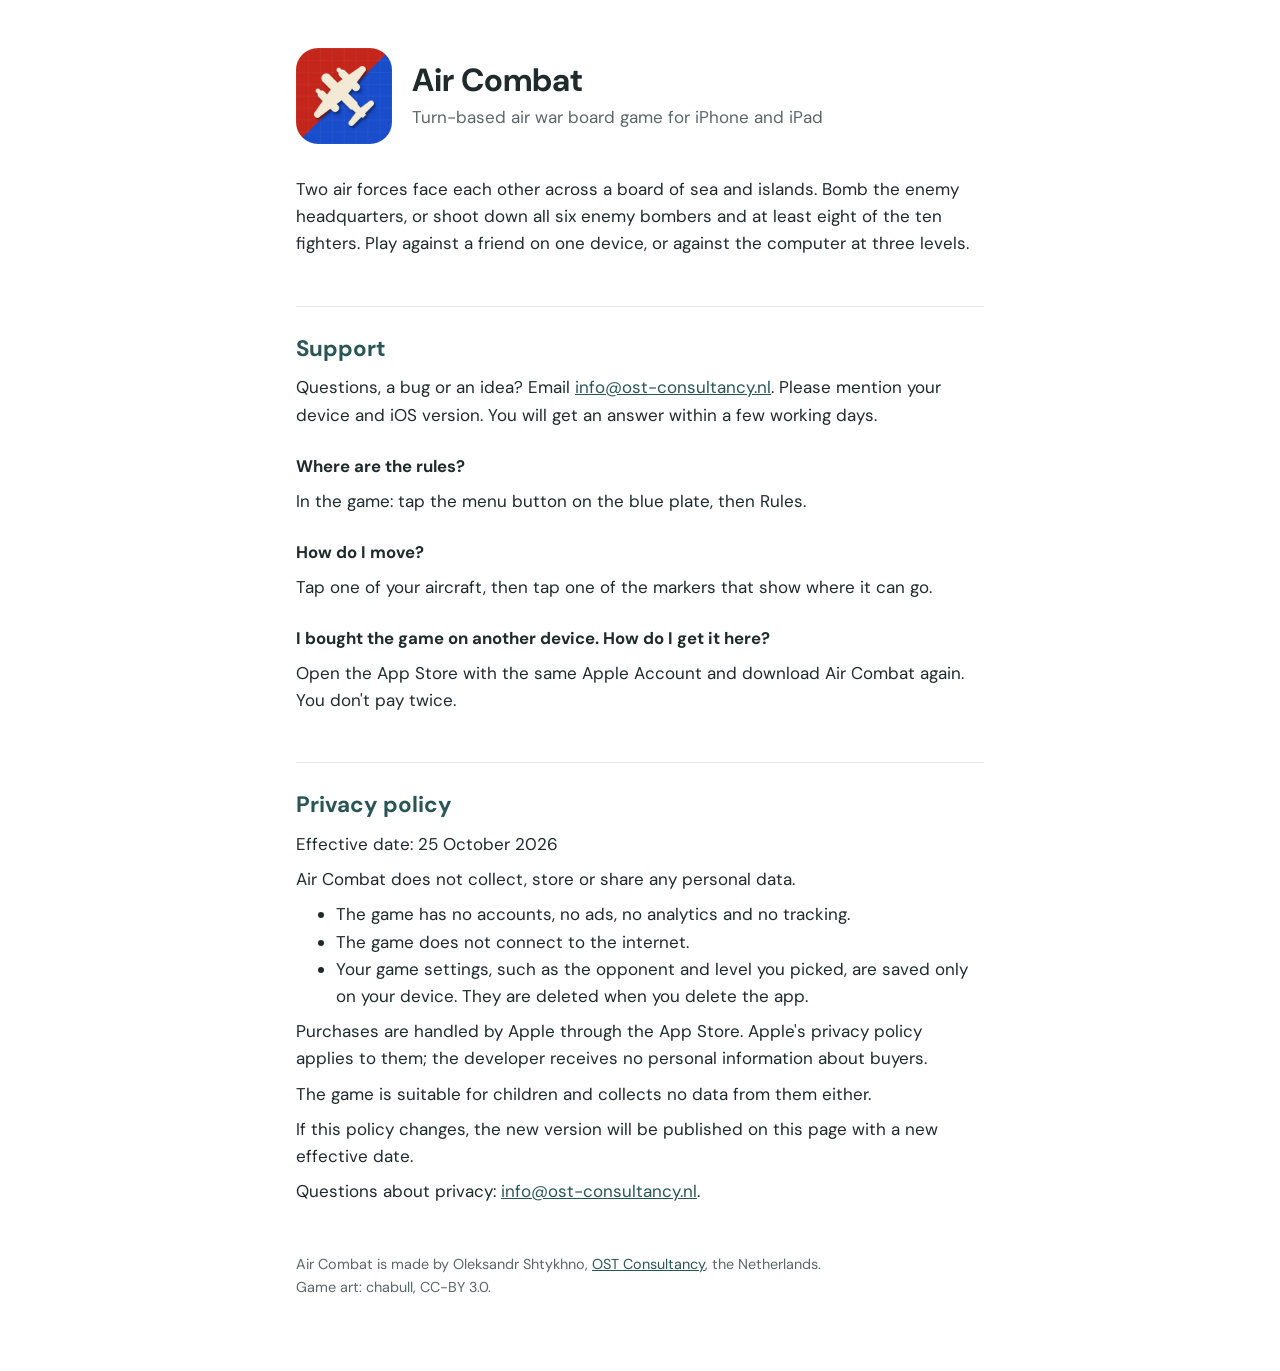
==== aircombat/index.html @ 528aea0c "Air Combat: support and privacy page Co-Authored-By: Claude Opus 5.5 <noreply@anthropic.com> Claude-" ====
<!DOCTYPE html>
<html lang="en">
<head>
    <meta charset="utf-8" />
    <meta name="viewport" content="width=device-width, initial-scale=1" />
    <meta name="description" content="Air Combat - a turn-based air war board game for iPhone and iPad. Support and privacy policy." />
    <meta name="author" content="Oleksandr Shtykhno" />
    <title>Air Combat - Support and Privacy</title>
    <link rel="icon" type="image/png" href="icon.png" />
    <link rel="preconnect" href="https://fonts.gstatic.com" />
    <link href="https://fonts.googleapis.com/css2?family=DM+Sans:wght@400;500;700&display=swap" rel="stylesheet" />
    <style>
        :root {
            --ink: #1f2a2a;
            --muted: #5b6666;
            --primary: #2a5555;
            --line: #e3e7e7;
            --paper: #ffffff;
        }
        * { box-sizing: border-box; }
        body {
            margin: 0;
            background: var(--paper);
            color: var(--ink);
            font-family: "DM Sans", -apple-system, BlinkMacSystemFont, "Segoe UI", sans-serif;
            font-size: 17px;
            line-height: 1.6;
        }
        main { max-width: 720px; margin: 0 auto; padding: 48px 16px 64px; }
        header { display: flex; align-items: center; gap: 20px; margin-bottom: 32px; }
        header img { width: 96px; height: 96px; border-radius: 22px; }
        h1 { margin: 0; font-size: 2rem; line-height: 1.2; }
        .tagline { margin: 4px 0 0; color: var(--muted); }
        h2 { margin: 48px 0 8px; padding-top: 24px; border-top: 1px solid var(--line); font-size: 1.4rem; color: var(--primary); }
        h3 { margin: 24px 0 4px; font-size: 1.05rem; }
        p, ul { margin: 8px 0; }
        a { color: var(--primary); }
        footer { margin-top: 48px; color: var(--muted); font-size: 0.9rem; }
    </style>
</head>
<body>
<main>
    <header>
        <img src="icon.png" alt="Air Combat app icon" />
        <div>
            <h1>Air Combat</h1>
            <p class="tagline">Turn-based air war board game for iPhone and iPad</p>
        </div>
    </header>

    <p>Two air forces face each other across a board of sea and islands. Bomb the enemy
        headquarters, or shoot down all six enemy bombers and at least eight of the ten fighters.
        Play against a friend on one device, or against the computer at three levels.</p>

    <h2 id="support">Support</h2>
    <p>Questions, a bug or an idea? Email
        <a href="mailto:info@ost-consultancy.nl?subject=Air%20Combat">info@ost-consultancy.nl</a>.
        Please mention your device and iOS version. You will get an answer within a few working days.</p>

    <h3>Where are the rules?</h3>
    <p>In the game: tap the menu button on the blue plate, then Rules.</p>

    <h3>How do I move?</h3>
    <p>Tap one of your aircraft, then tap one of the markers that show where it can go.</p>

    <h3>I bought the game on another device. How do I get it here?</h3>
    <p>Open the App Store with the same Apple Account and download Air Combat again. You don't pay twice.</p>

    <h2 id="privacy">Privacy policy</h2>
    <p>Effective date: 25 October 2026</p>
    <p>Air Combat does not collect, store or share any personal data.</p>
    <ul>
        <li>The game has no accounts, no ads, no analytics and no tracking.</li>
        <li>The game does not connect to the internet.</li>
        <li>Your game settings, such as the opponent and level you picked, are saved only on your device.
            They are deleted when you delete the app.</li>
    </ul>
    <p>Purchases are handled by Apple through the App Store. Apple's privacy policy applies to them;
        the developer receives no personal information about buyers.</p>
    <p>The game is suitable for children and collects no data from them either.</p>
    <p>If this policy changes, the new version will be published on this page with a new effective date.</p>
    <p>Questions about privacy: <a href="mailto:info@ost-consultancy.nl">info@ost-consultancy.nl</a>.</p>

    <footer>
        <p>Air Combat is made by Oleksandr Shtykhno, <a href="https://ost-consultancy.nl">OST Consultancy</a>, the Netherlands.<br />
            Game art: chabull, CC-BY 3.0.</p>
    </footer>
</main>
</body>
</html>
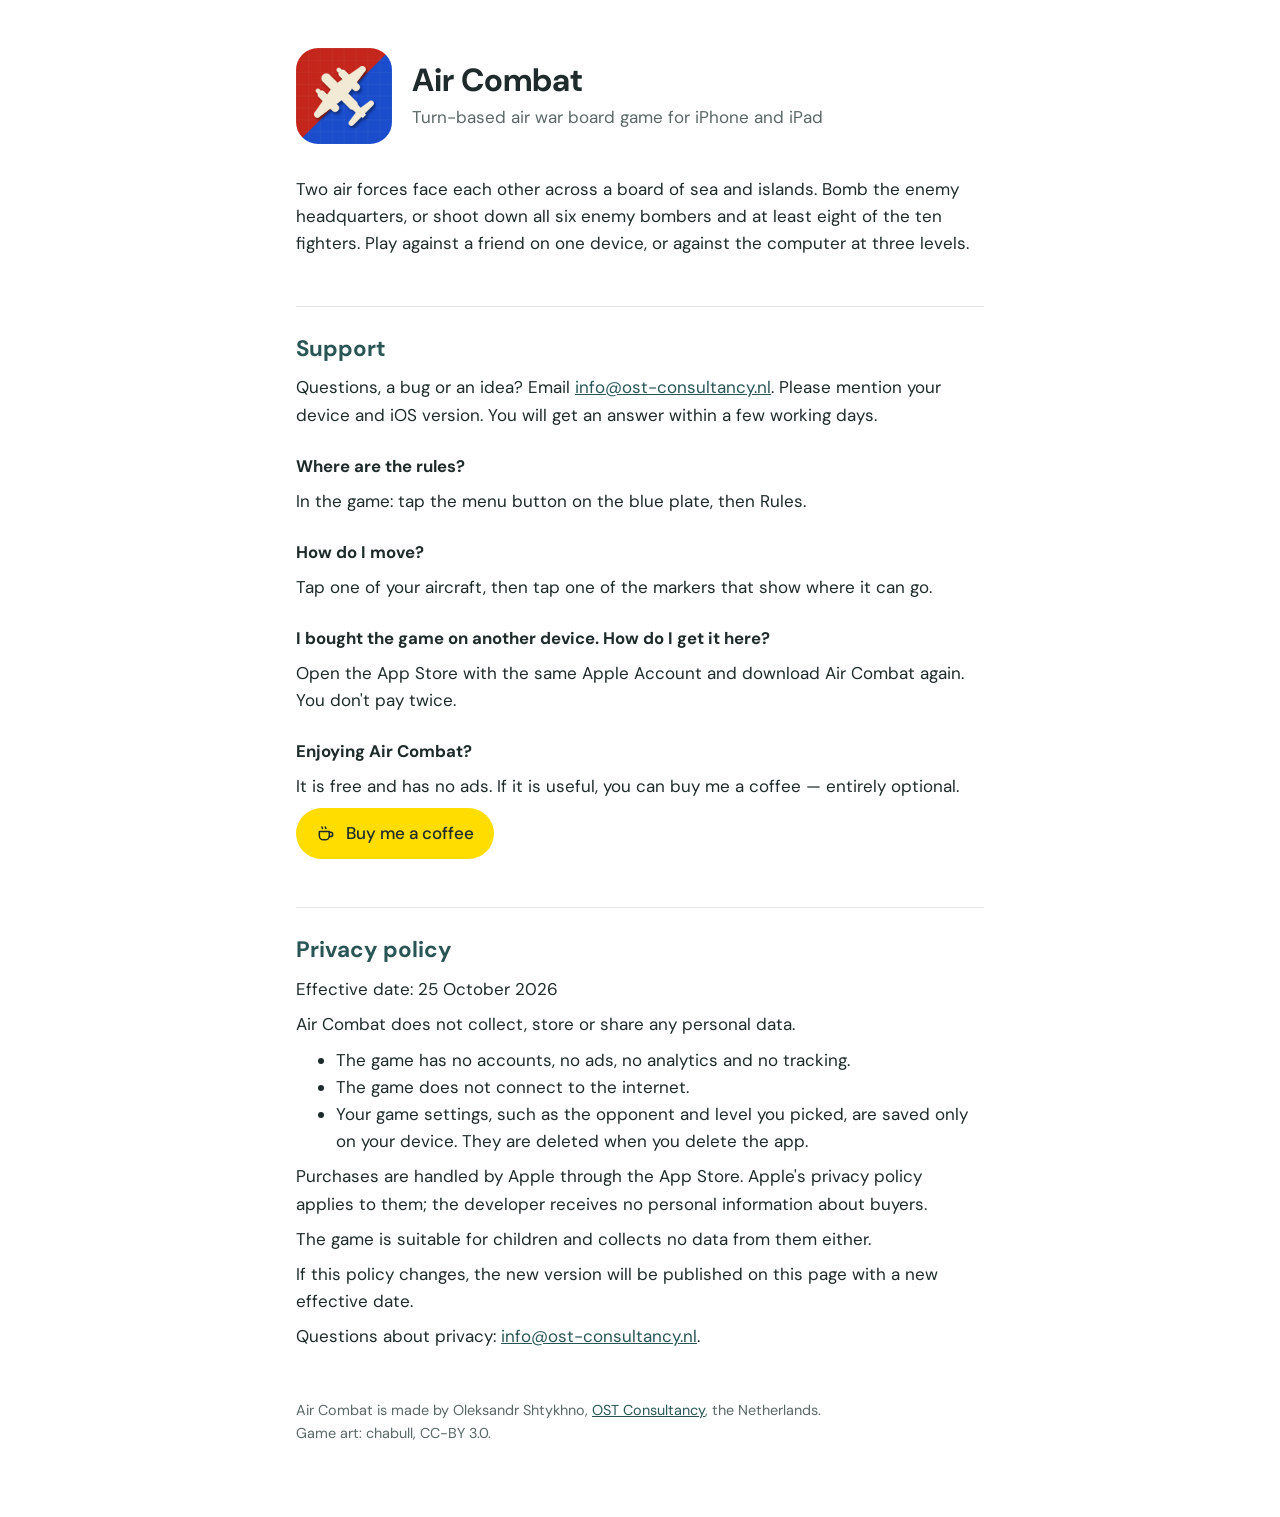
==== commit 24e164b5: "Add optional Buy Me a Coffee link to the six app support pages Each app support page now ends with o" ====
--- a/aircombat/index.html
+++ b/aircombat/index.html
@@ -36,6 +36,24 @@
         p, ul { margin: 8px 0; }
         a { color: var(--primary); }
         footer { margin-top: 48px; color: var(--muted); font-size: 0.9rem; }
+        .coffee {
+            display: inline-flex;
+            align-items: center;
+            gap: 10px;
+            padding: 12px 20px;
+            border-radius: 999px;
+            background: #FFDD00;
+            color: #1f2a2a;
+            font-weight: 500;
+            text-decoration: none;
+            transition: transform 120ms ease, box-shadow 120ms ease;
+        }
+        .coffee:hover { transform: translateY(-1px); box-shadow: 0 6px 16px rgba(31, 42, 42, 0.18); }
+        .coffee:focus-visible { transform: translateY(-1px); box-shadow: 0 6px 16px rgba(31, 42, 42, 0.18); outline: 2px solid var(--primary); outline-offset: 2px; }
+        .coffee svg { flex: none; }
+        @media (max-width: 575px) {
+            .coffee { width: 100%; justify-content: center; }
+        }
     </style>
 </head>
 <body>
@@ -66,6 +84,10 @@
     <h3>I bought the game on another device. How do I get it here?</h3>
     <p>Open the App Store with the same Apple Account and download Air Combat again. You don't pay twice.</p>
 
+    <h3>Enjoying Air Combat?</h3>
+    <p>It is free and has no ads. If it is useful, you can buy me a coffee — entirely optional.</p>
+    <p><a class="coffee" href="https://buymeacoffee.com/yyukan" target="_blank" rel="noopener noreferrer" aria-label="Buy me a coffee — opens buymeacoffee.com in a new tab"><svg width="20" height="20" viewBox="0 0 24 24" fill="none" stroke="currentColor" stroke-width="1.8" stroke-linecap="round" stroke-linejoin="round" aria-hidden="true" focusable="false"><path d="M4 9h12v5a5 5 0 0 1-5 5H9a5 5 0 0 1-5-5V9Z" /><path d="M16 10h1.5a2.5 2.5 0 0 1 0 5H16" /><path d="M7 3.5c0 .8.9 1 .9 1.8" /><path d="M11 3.5c0 .8.9 1 .9 1.8" /></svg><span>Buy me a coffee</span></a></p>
+
     <h2 id="privacy">Privacy policy</h2>
     <p>Effective date: 25 October 2026</p>
     <p>Air Combat does not collect, store or share any personal data.</p>
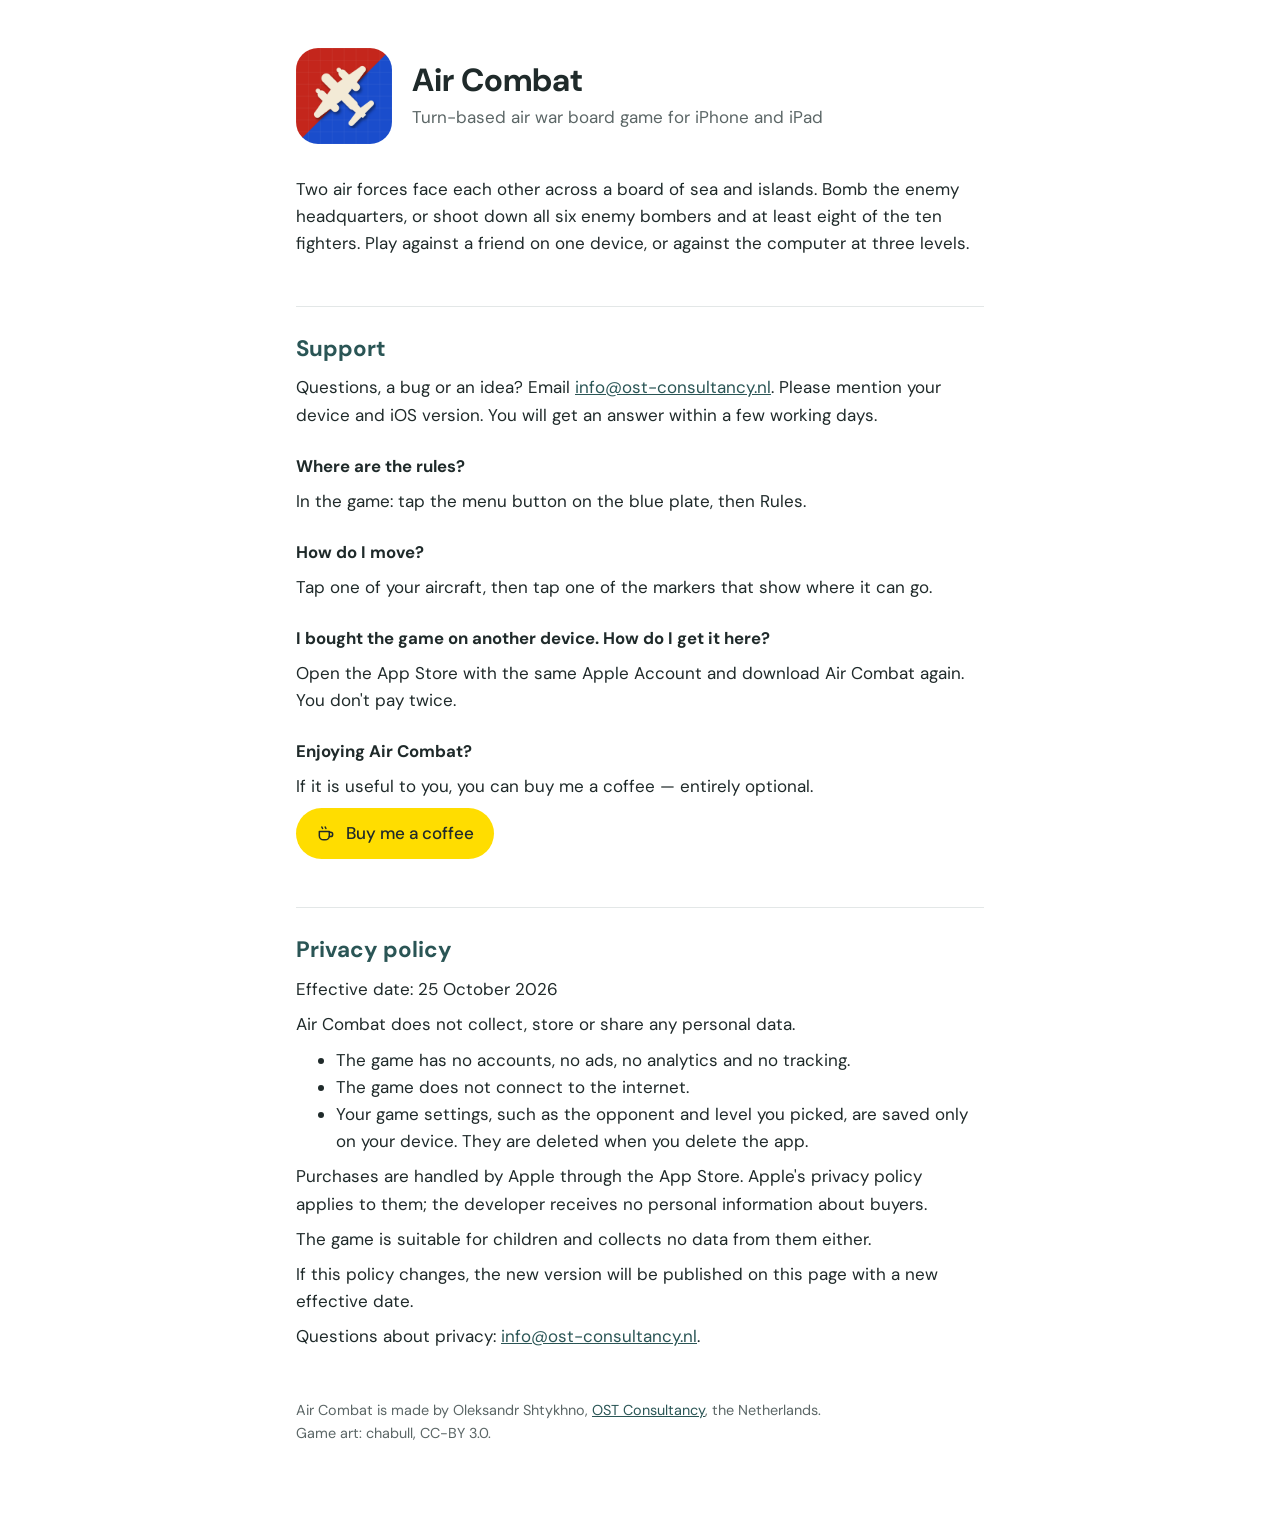
==== commit 9bbc2342: "Support pages: drop the 'free' claim from the coffee block (Sea Combat and Air Combat are paid)" ====
--- a/aircombat/index.html
+++ b/aircombat/index.html
@@ -85,7 +85,7 @@
     <p>Open the App Store with the same Apple Account and download Air Combat again. You don't pay twice.</p>
 
     <h3>Enjoying Air Combat?</h3>
-    <p>It is free and has no ads. If it is useful, you can buy me a coffee — entirely optional.</p>
+    <p>If it is useful to you, you can buy me a coffee — entirely optional.</p>
     <p><a class="coffee" href="https://buymeacoffee.com/yyukan" target="_blank" rel="noopener noreferrer" aria-label="Buy me a coffee — opens buymeacoffee.com in a new tab"><svg width="20" height="20" viewBox="0 0 24 24" fill="none" stroke="currentColor" stroke-width="1.8" stroke-linecap="round" stroke-linejoin="round" aria-hidden="true" focusable="false"><path d="M4 9h12v5a5 5 0 0 1-5 5H9a5 5 0 0 1-5-5V9Z" /><path d="M16 10h1.5a2.5 2.5 0 0 1 0 5H16" /><path d="M7 3.5c0 .8.9 1 .9 1.8" /><path d="M11 3.5c0 .8.9 1 .9 1.8" /></svg><span>Buy me a coffee</span></a></p>
 
     <h2 id="privacy">Privacy policy</h2>
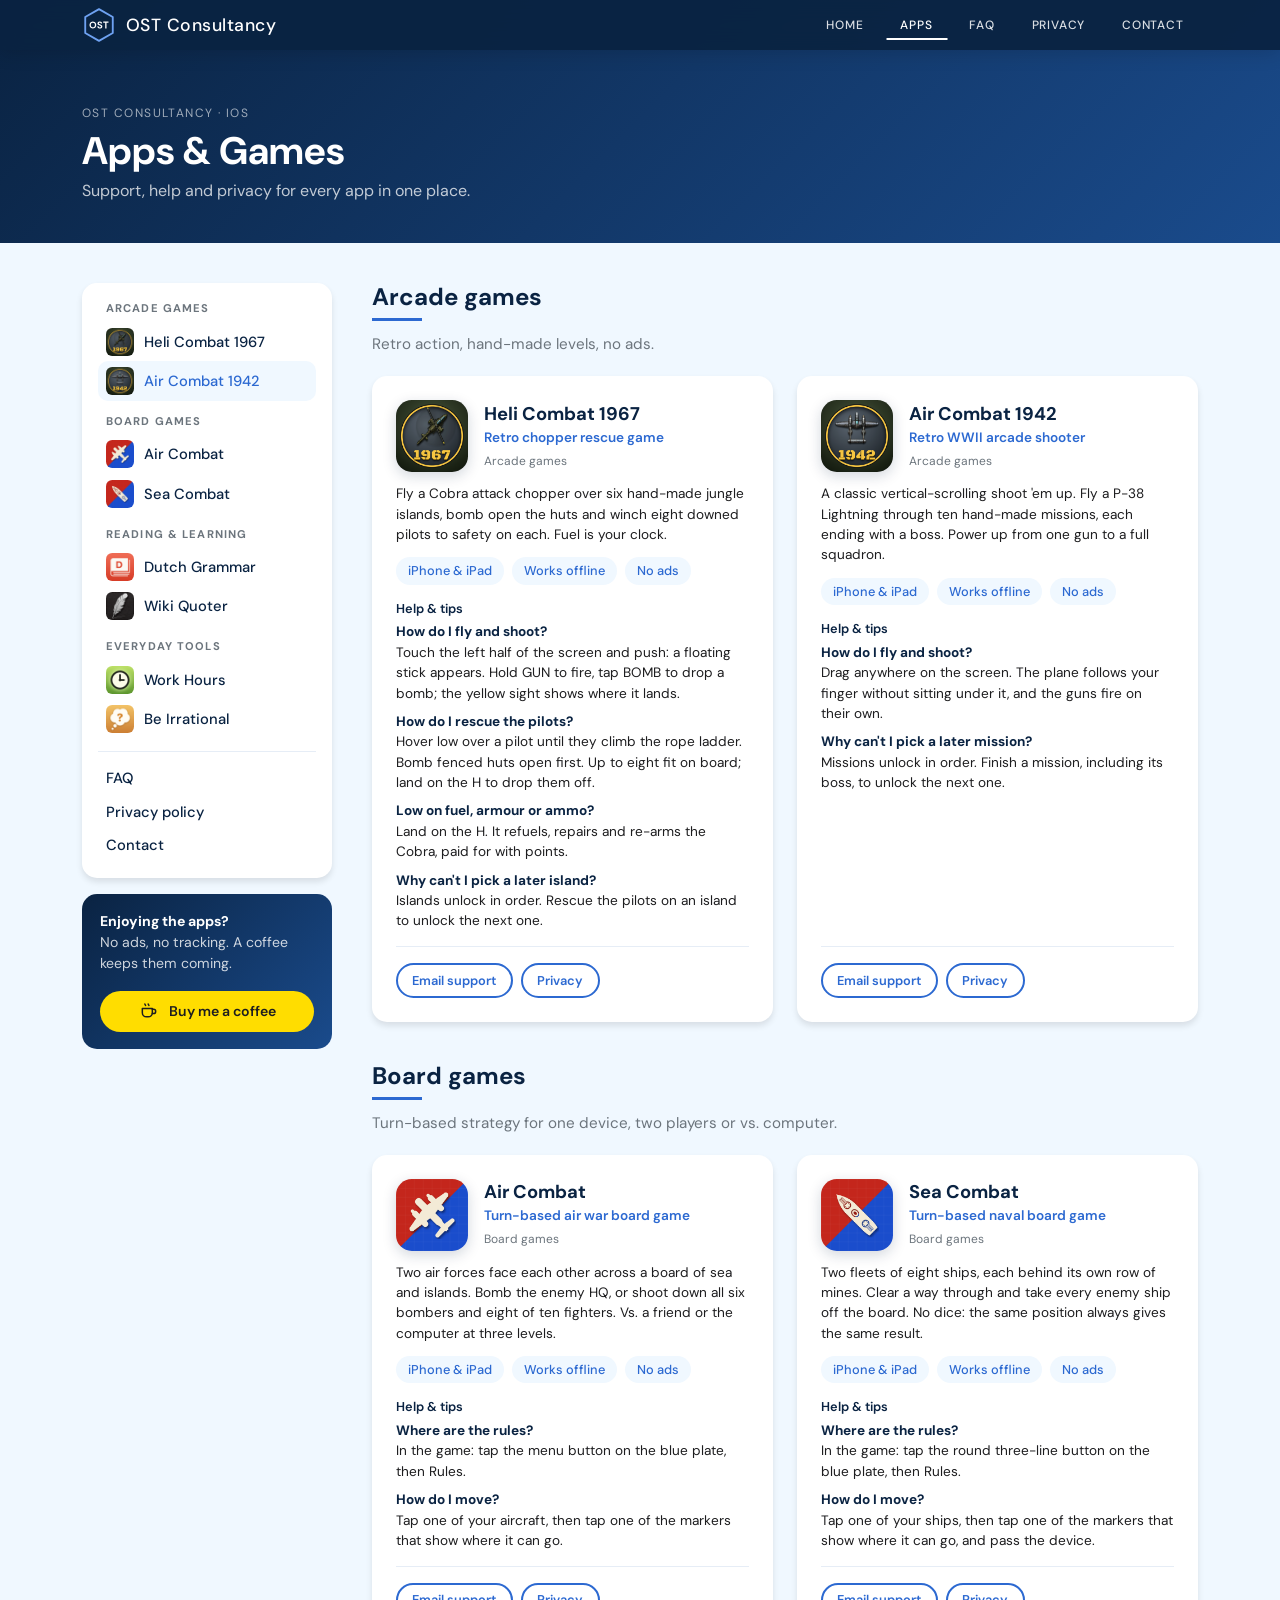
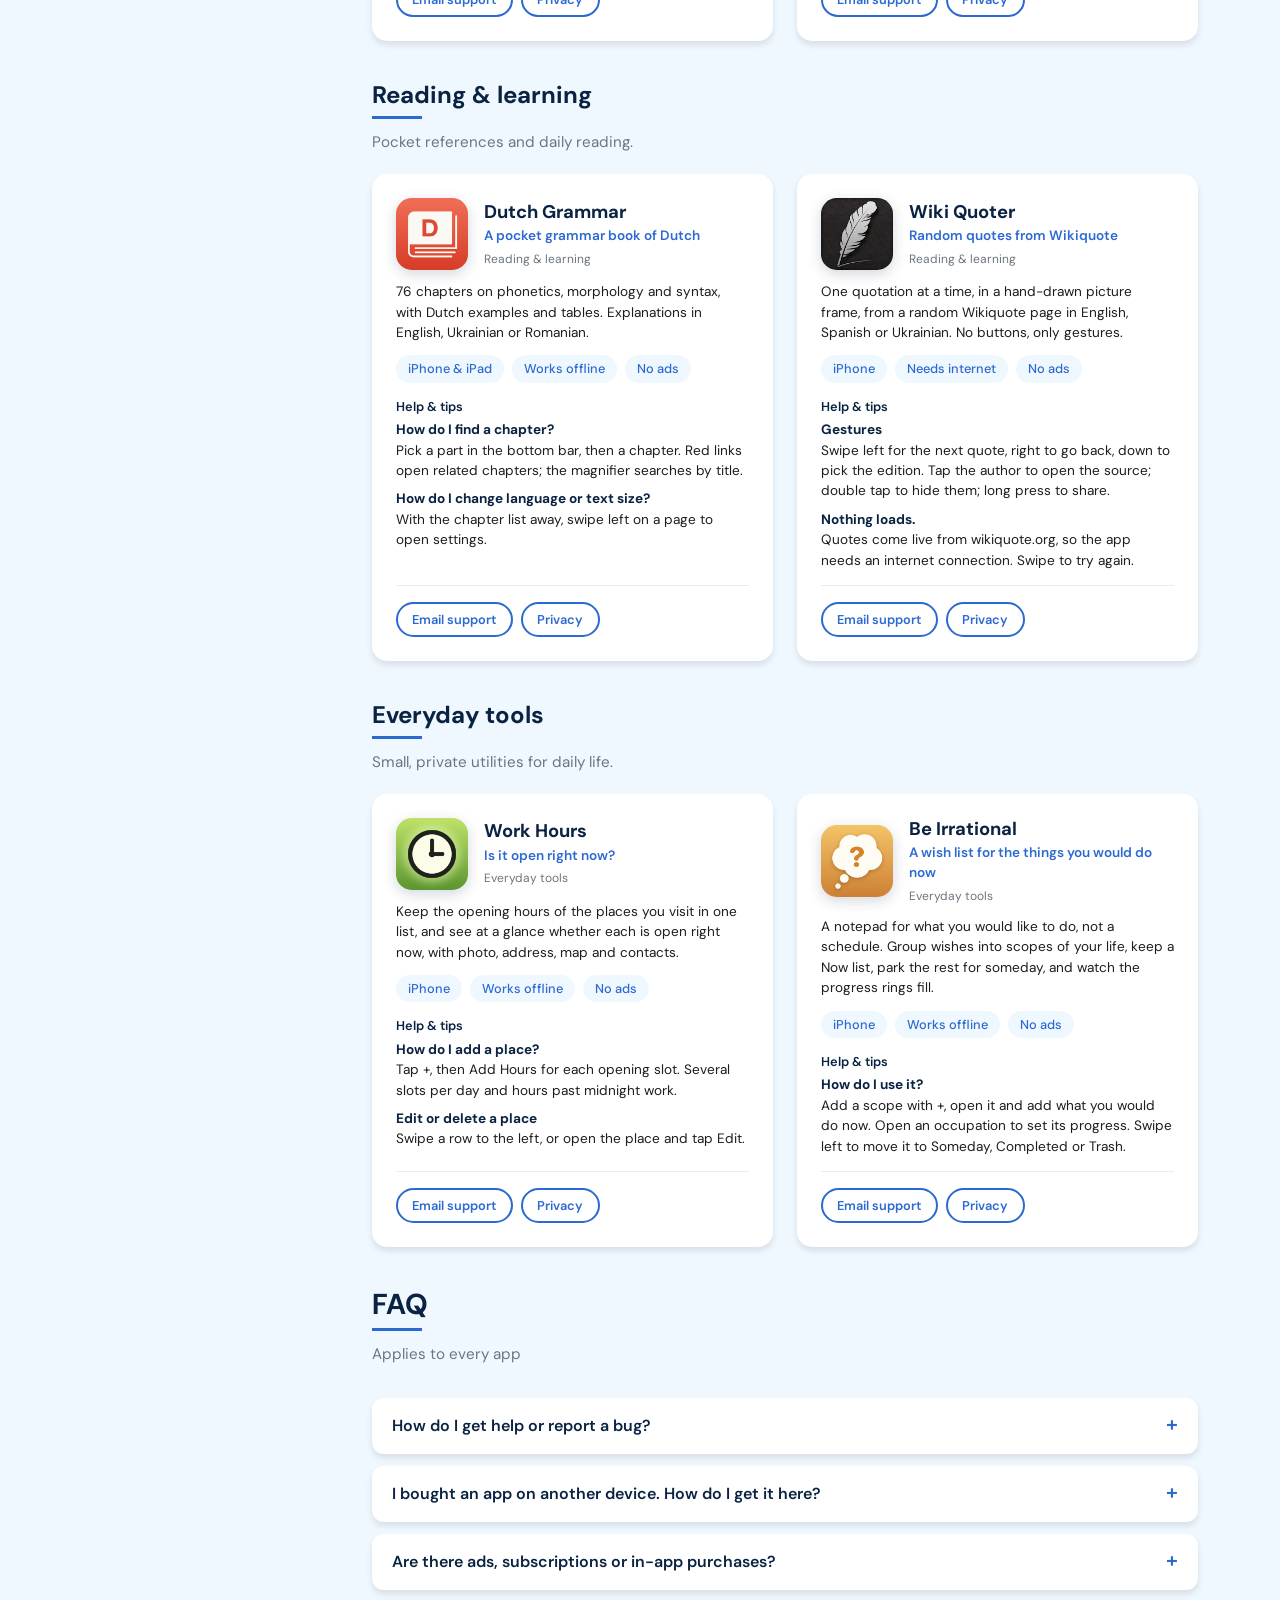
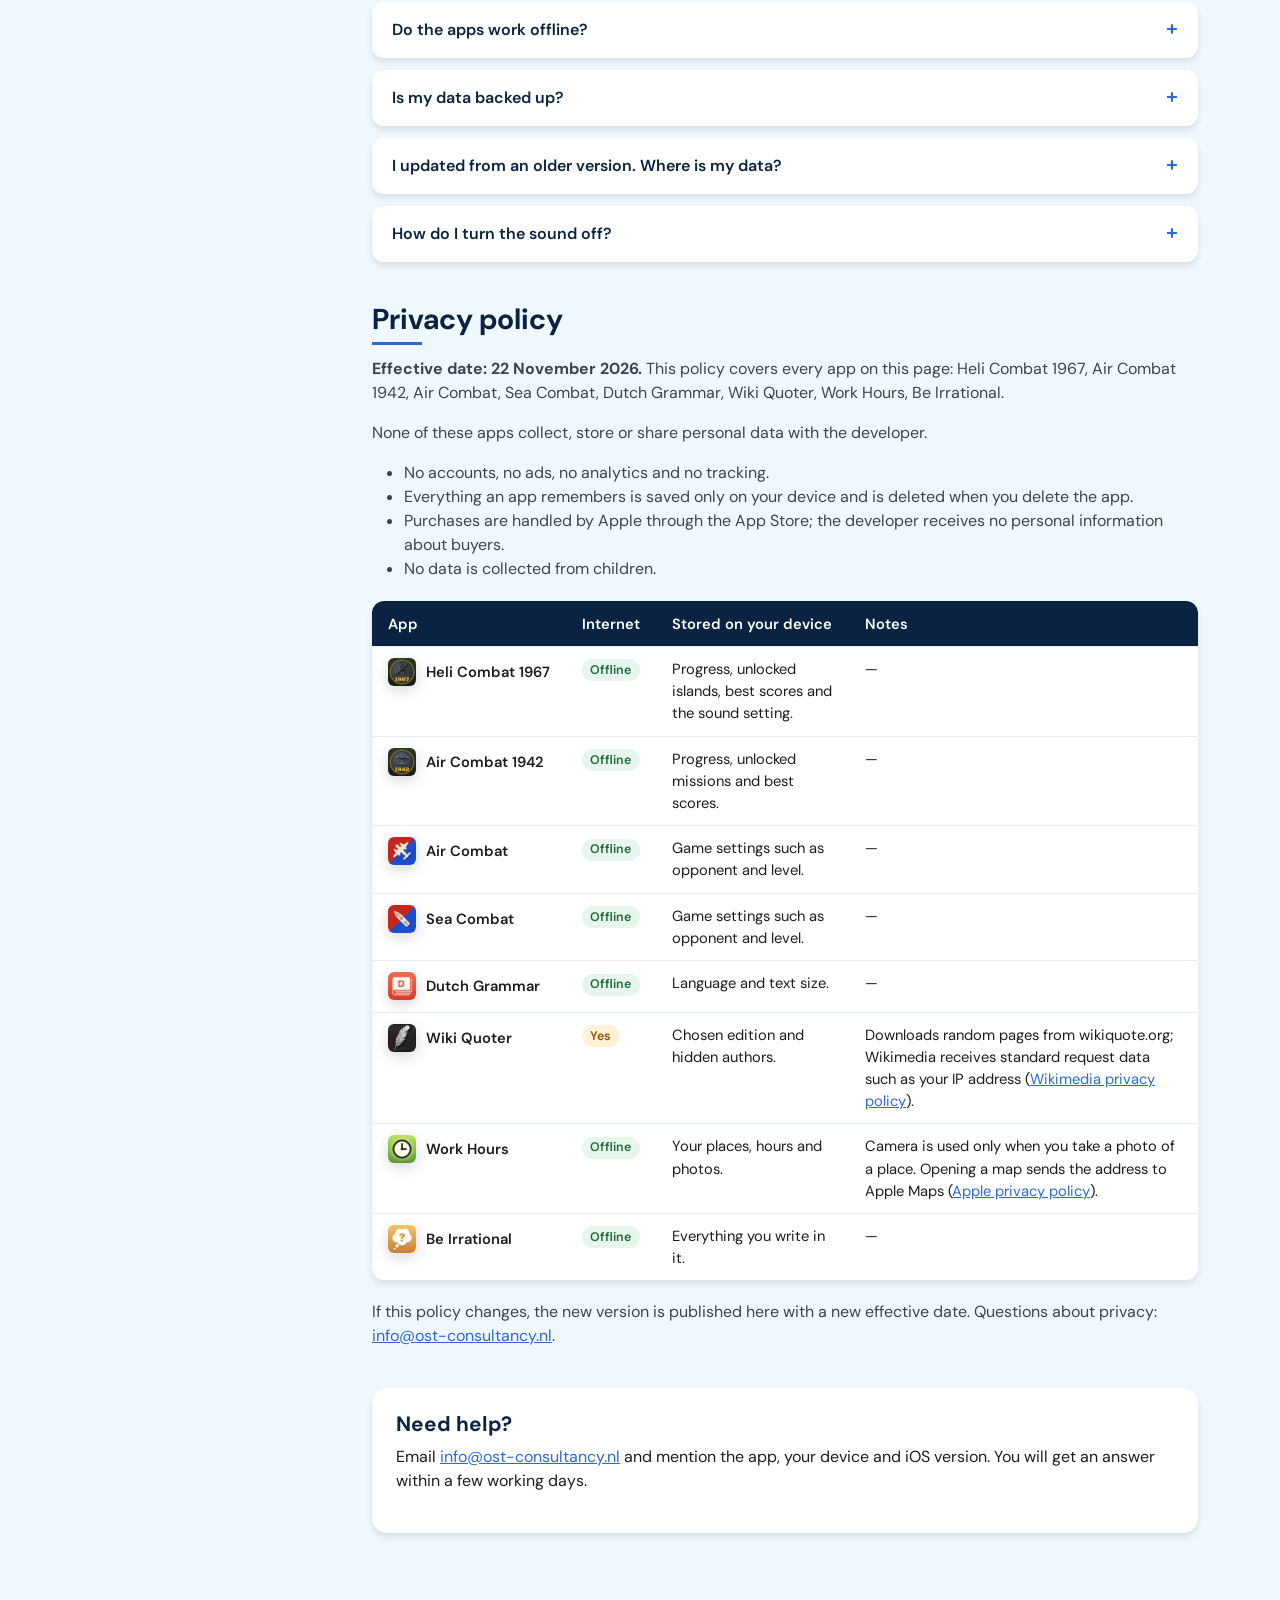
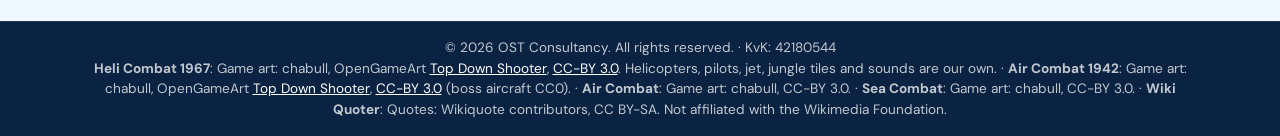
==== commit 70212ee4: "Combine the 8 app support pages into one /apps/ page The per-app support and privacy pages repeated " ====
--- a/aircombat/index.html
+++ b/aircombat/index.html
@@ -2,111 +2,17 @@
 <html lang="en">
 <head>
     <meta charset="utf-8" />
-    <meta name="viewport" content="width=device-width, initial-scale=1" />
-    <meta name="description" content="Air Combat - a turn-based air war board game for iPhone and iPad. Support and privacy policy." />
-    <meta name="author" content="Oleksandr Shtykhno" />
+    <meta content="width=device-width, initial-scale=1" name="viewport" />
+    <!-- This URL is linked from the App Store listing: keep it. It forwards to the combined apps page. -->
+    <meta content="0; url=/apps/#aircombat" http-equiv="refresh" />
+    <meta content="noindex, follow" name="robots" />
     <title>Air Combat - Support and Privacy</title>
-    <link rel="icon" type="image/png" href="icon.png" />
-    <link rel="preconnect" href="https://fonts.gstatic.com" />
-    <link href="https://fonts.googleapis.com/css2?family=DM+Sans:wght@400;500;700&display=swap" rel="stylesheet" />
-    <style>
-        :root {
-            --ink: #1f2a2a;
-            --muted: #5b6666;
-            --primary: #2a5555;
-            --line: #e3e7e7;
-            --paper: #ffffff;
-        }
-        * { box-sizing: border-box; }
-        body {
-            margin: 0;
-            background: var(--paper);
-            color: var(--ink);
-            font-family: "DM Sans", -apple-system, BlinkMacSystemFont, "Segoe UI", sans-serif;
-            font-size: 17px;
-            line-height: 1.6;
-        }
-        main { max-width: 720px; margin: 0 auto; padding: 48px 16px 64px; }
-        header { display: flex; align-items: center; gap: 20px; margin-bottom: 32px; }
-        header img { width: 96px; height: 96px; border-radius: 22px; }
-        h1 { margin: 0; font-size: 2rem; line-height: 1.2; }
-        .tagline { margin: 4px 0 0; color: var(--muted); }
-        h2 { margin: 48px 0 8px; padding-top: 24px; border-top: 1px solid var(--line); font-size: 1.4rem; color: var(--primary); }
-        h3 { margin: 24px 0 4px; font-size: 1.05rem; }
-        p, ul { margin: 8px 0; }
-        a { color: var(--primary); }
-        footer { margin-top: 48px; color: var(--muted); font-size: 0.9rem; }
-        .coffee {
-            display: inline-flex;
-            align-items: center;
-            gap: 10px;
-            padding: 12px 20px;
-            border-radius: 999px;
-            background: #FFDD00;
-            color: #1f2a2a;
-            font-weight: 500;
-            text-decoration: none;
-            transition: transform 120ms ease, box-shadow 120ms ease;
-        }
-        .coffee:hover { transform: translateY(-1px); box-shadow: 0 6px 16px rgba(31, 42, 42, 0.18); }
-        .coffee:focus-visible { transform: translateY(-1px); box-shadow: 0 6px 16px rgba(31, 42, 42, 0.18); outline: 2px solid var(--primary); outline-offset: 2px; }
-        .coffee svg { flex: none; }
-        @media (max-width: 575px) {
-            .coffee { width: 100%; justify-content: center; }
-        }
-    </style>
+    <link href="https://ost-consultancy.nl/apps/#aircombat" rel="canonical" />
+    <script>location.replace("/apps/" + (location.hash === "#privacy" ? "#privacy-aircombat" : "#aircombat"));</script>
 </head>
 <body>
-<main>
-    <header>
-        <img src="icon.png" alt="Air Combat app icon" />
-        <div>
-            <h1>Air Combat</h1>
-            <p class="tagline">Turn-based air war board game for iPhone and iPad</p>
-        </div>
-    </header>
-
-    <p>Two air forces face each other across a board of sea and islands. Bomb the enemy
-        headquarters, or shoot down all six enemy bombers and at least eight of the ten fighters.
-        Play against a friend on one device, or against the computer at three levels.</p>
-
-    <h2 id="support">Support</h2>
-    <p>Questions, a bug or an idea? Email
-        <a href="mailto:info@ost-consultancy.nl?subject=Air%20Combat">info@ost-consultancy.nl</a>.
-        Please mention your device and iOS version. You will get an answer within a few working days.</p>
-
-    <h3>Where are the rules?</h3>
-    <p>In the game: tap the menu button on the blue plate, then Rules.</p>
-
-    <h3>How do I move?</h3>
-    <p>Tap one of your aircraft, then tap one of the markers that show where it can go.</p>
-
-    <h3>I bought the game on another device. How do I get it here?</h3>
-    <p>Open the App Store with the same Apple Account and download Air Combat again. You don't pay twice.</p>
-
-    <h3>Enjoying Air Combat?</h3>
-    <p>If it is useful to you, you can buy me a coffee — entirely optional.</p>
-    <p><a class="coffee" href="https://buymeacoffee.com/yyukan" target="_blank" rel="noopener noreferrer" aria-label="Buy me a coffee — opens buymeacoffee.com in a new tab"><svg width="20" height="20" viewBox="0 0 24 24" fill="none" stroke="currentColor" stroke-width="1.8" stroke-linecap="round" stroke-linejoin="round" aria-hidden="true" focusable="false"><path d="M4 9h12v5a5 5 0 0 1-5 5H9a5 5 0 0 1-5-5V9Z" /><path d="M16 10h1.5a2.5 2.5 0 0 1 0 5H16" /><path d="M7 3.5c0 .8.9 1 .9 1.8" /><path d="M11 3.5c0 .8.9 1 .9 1.8" /></svg><span>Buy me a coffee</span></a></p>
-
-    <h2 id="privacy">Privacy policy</h2>
-    <p>Effective date: 25 October 2026</p>
-    <p>Air Combat does not collect, store or share any personal data.</p>
-    <ul>
-        <li>The game has no accounts, no ads, no analytics and no tracking.</li>
-        <li>The game does not connect to the internet.</li>
-        <li>Your game settings, such as the opponent and level you picked, are saved only on your device.
-            They are deleted when you delete the app.</li>
-    </ul>
-    <p>Purchases are handled by Apple through the App Store. Apple's privacy policy applies to them;
-        the developer receives no personal information about buyers.</p>
-    <p>The game is suitable for children and collects no data from them either.</p>
-    <p>If this policy changes, the new version will be published on this page with a new effective date.</p>
-    <p>Questions about privacy: <a href="mailto:info@ost-consultancy.nl">info@ost-consultancy.nl</a>.</p>
-
-    <footer>
-        <p>Air Combat is made by Oleksandr Shtykhno, <a href="https://ost-consultancy.nl">OST Consultancy</a>, the Netherlands.<br />
-            Game art: chabull, CC-BY 3.0.</p>
-    </footer>
-</main>
+    <p>Air Combat support and privacy have moved to <a href="/apps/#aircombat">ost-consultancy.nl/apps</a>.</p>
+    <p>Support: <a href="mailto:info@ost-consultancy.nl?subject=Air%20Combat">info@ost-consultancy.nl</a> &middot;
+        <a href="/apps/#privacy-aircombat">Air Combat privacy policy</a></p>
 </body>
 </html>
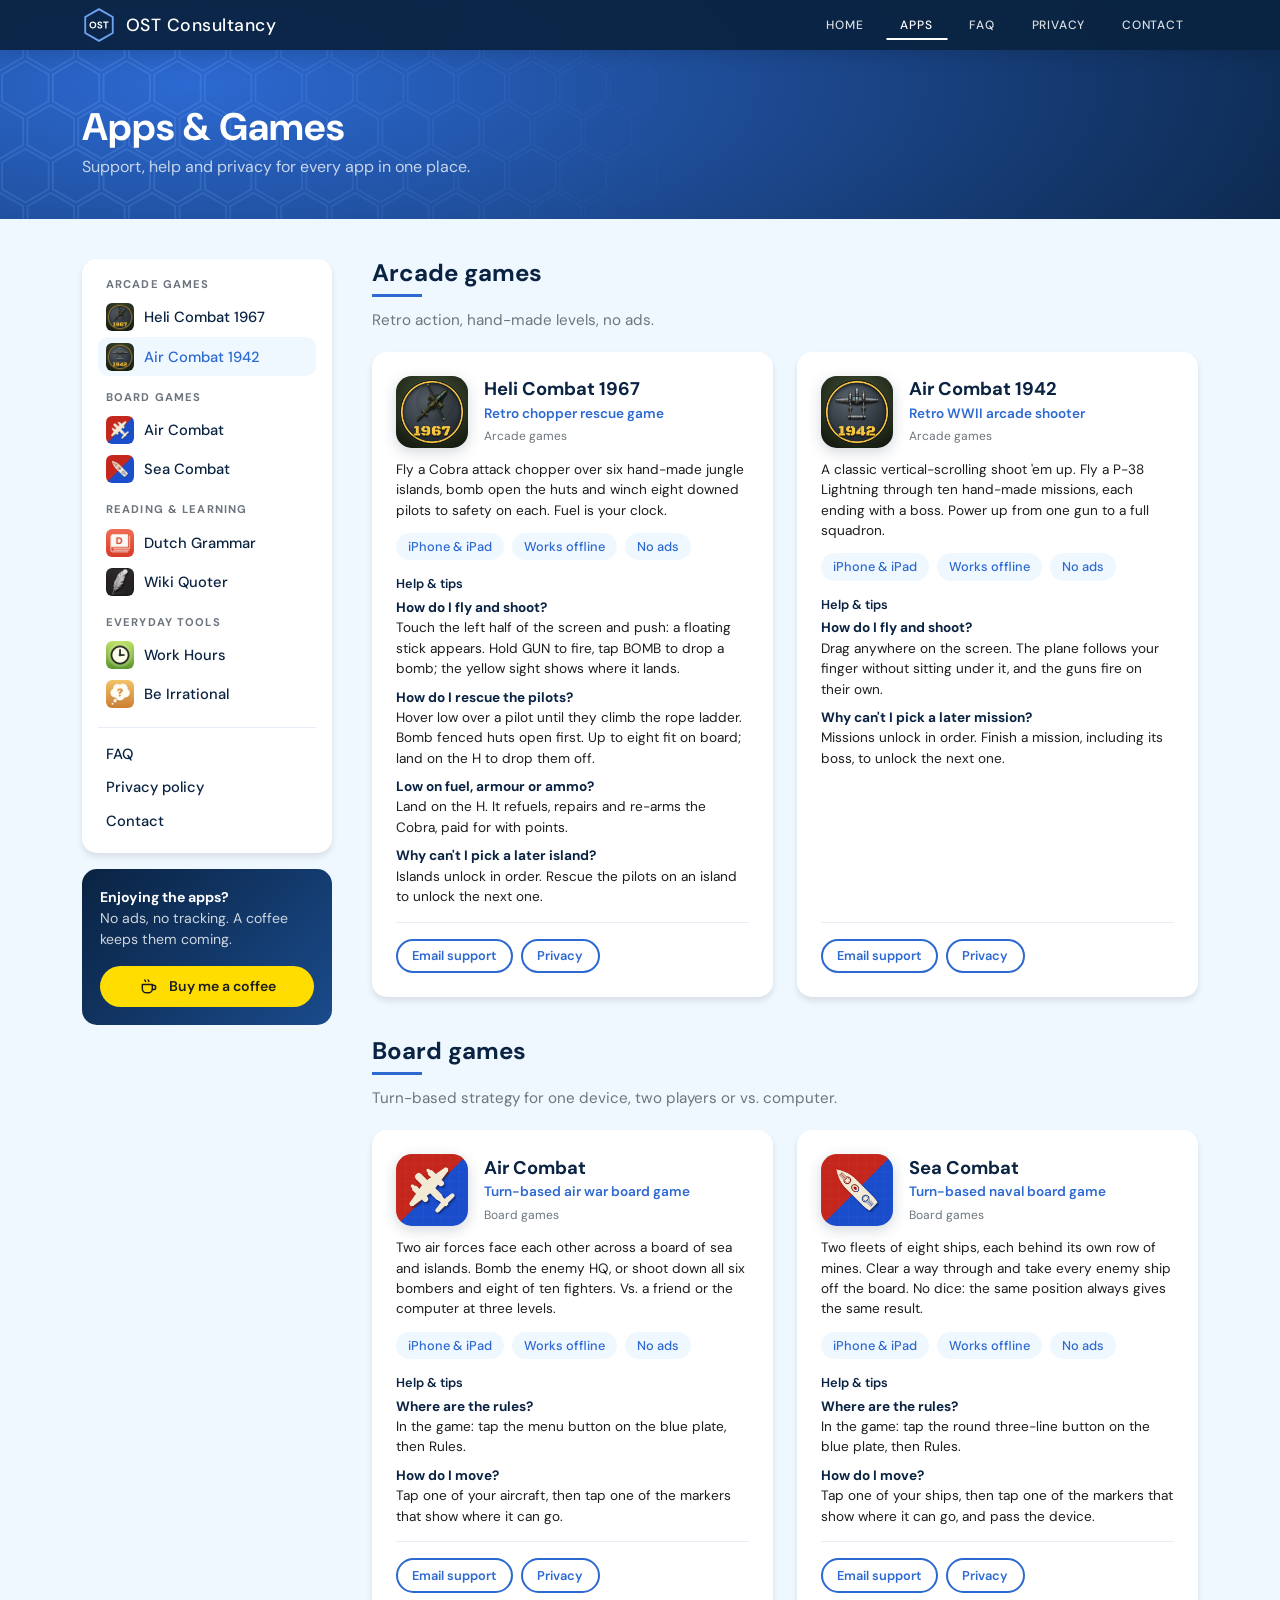
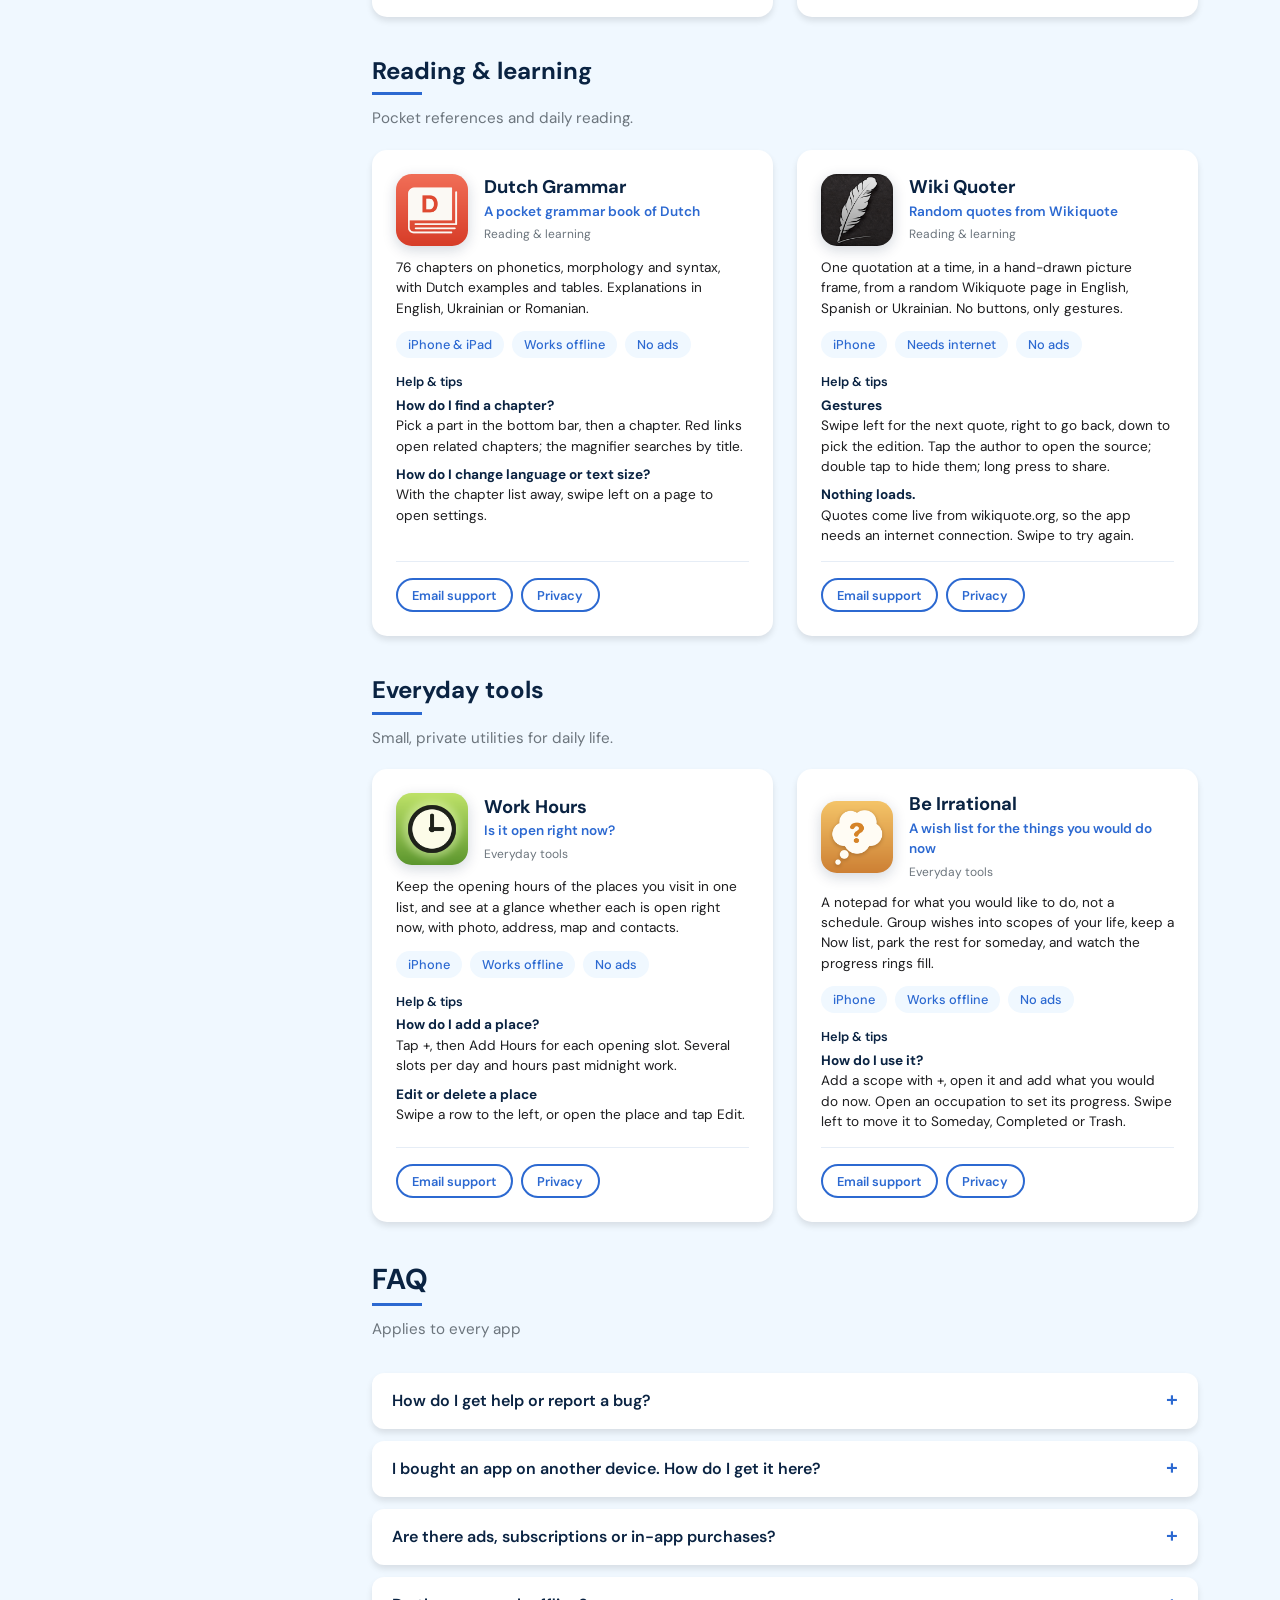
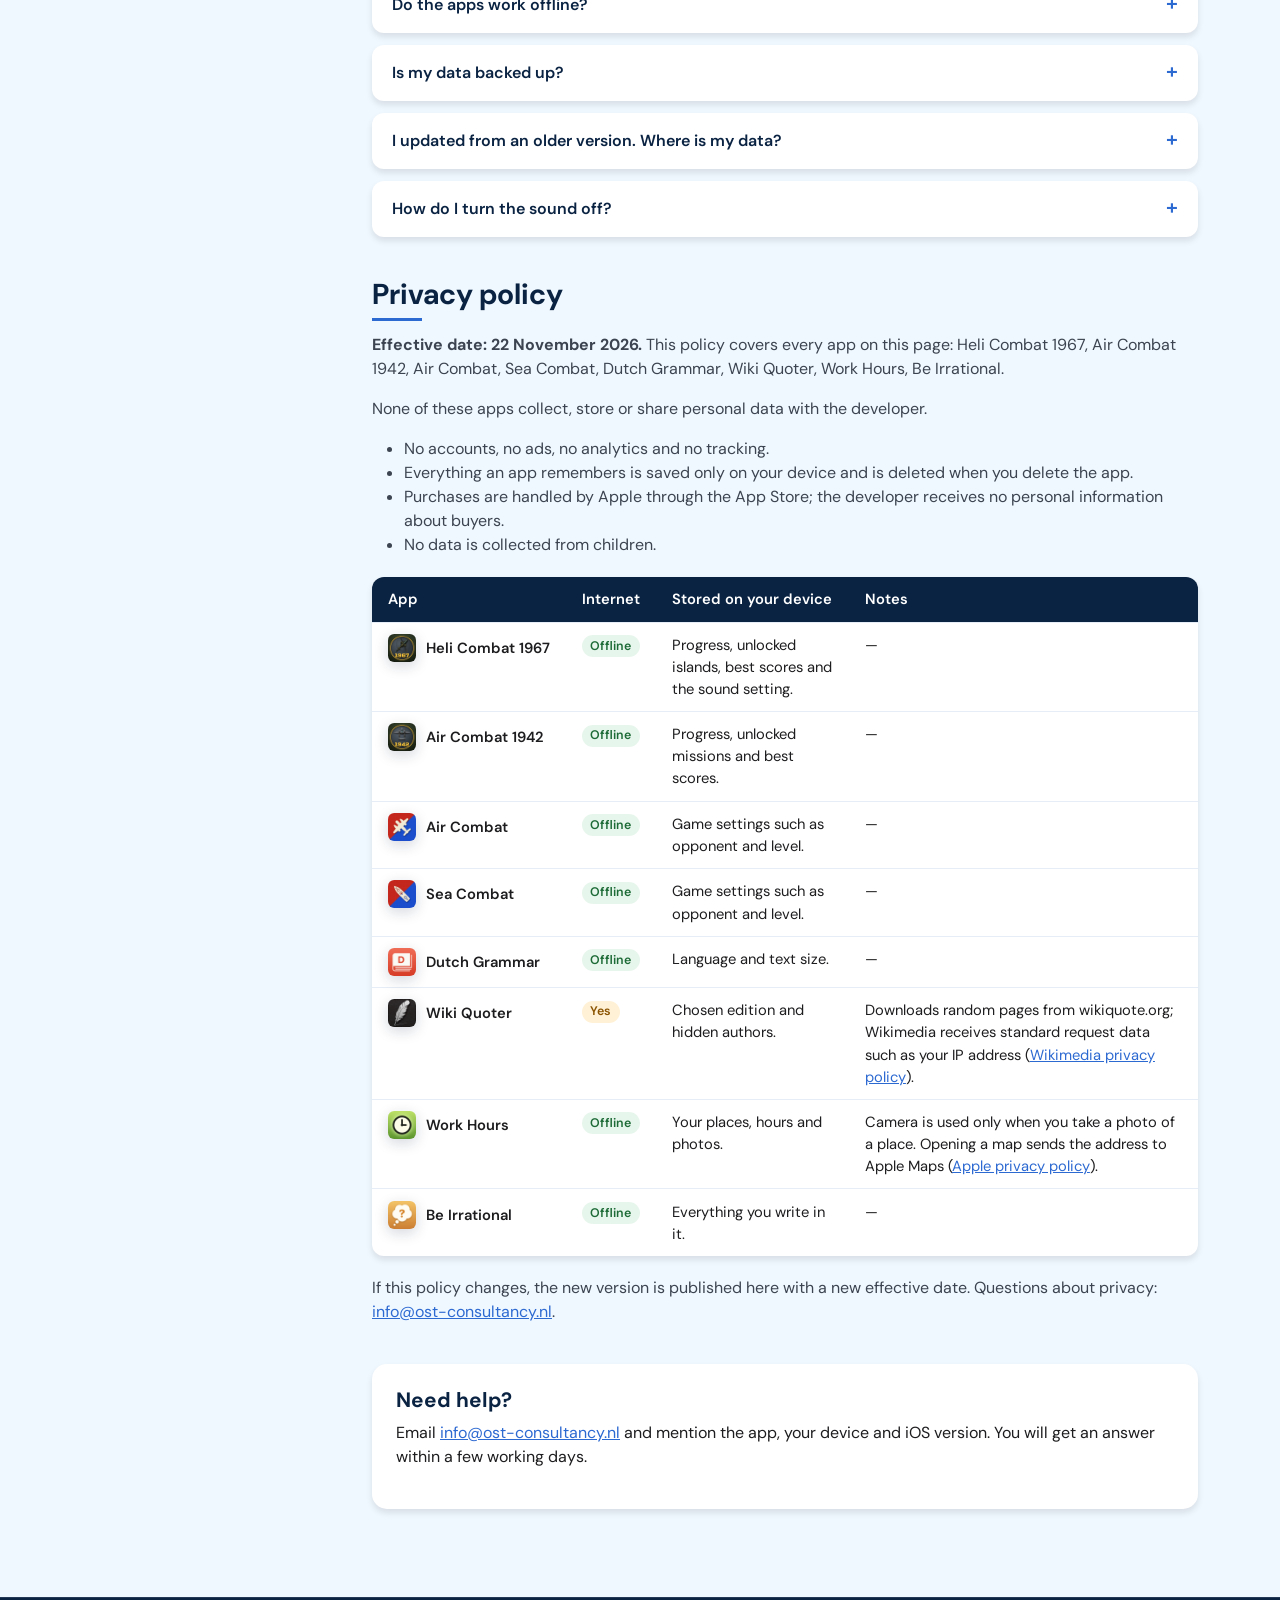
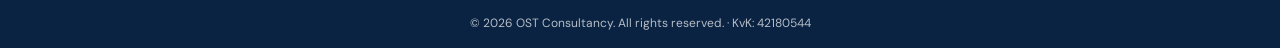
==== commit 69d4ed22: "Use OST hexagon logo as favicon on all pages Replace the generic globe favicon with the OST hexagon " ====
--- a/aircombat/index.html
+++ b/aircombat/index.html
@@ -7,6 +7,9 @@
     <meta content="0; url=/apps/#aircombat" http-equiv="refresh" />
     <meta content="noindex, follow" name="robots" />
     <title>Air Combat - Support and Privacy</title>
+    <link href="/assets/favicon.ico" rel="icon" sizes="32x32" />
+    <link href="/assets/favicon.svg" rel="icon" type="image/svg+xml" />
+    <link href="/assets/apple-touch-icon.png" rel="apple-touch-icon" />
     <link href="https://ost-consultancy.nl/apps/#aircombat" rel="canonical" />
     <script>location.replace("/apps/" + (location.hash === "#privacy" ? "#privacy-aircombat" : "#aircombat"));</script>
 </head>
